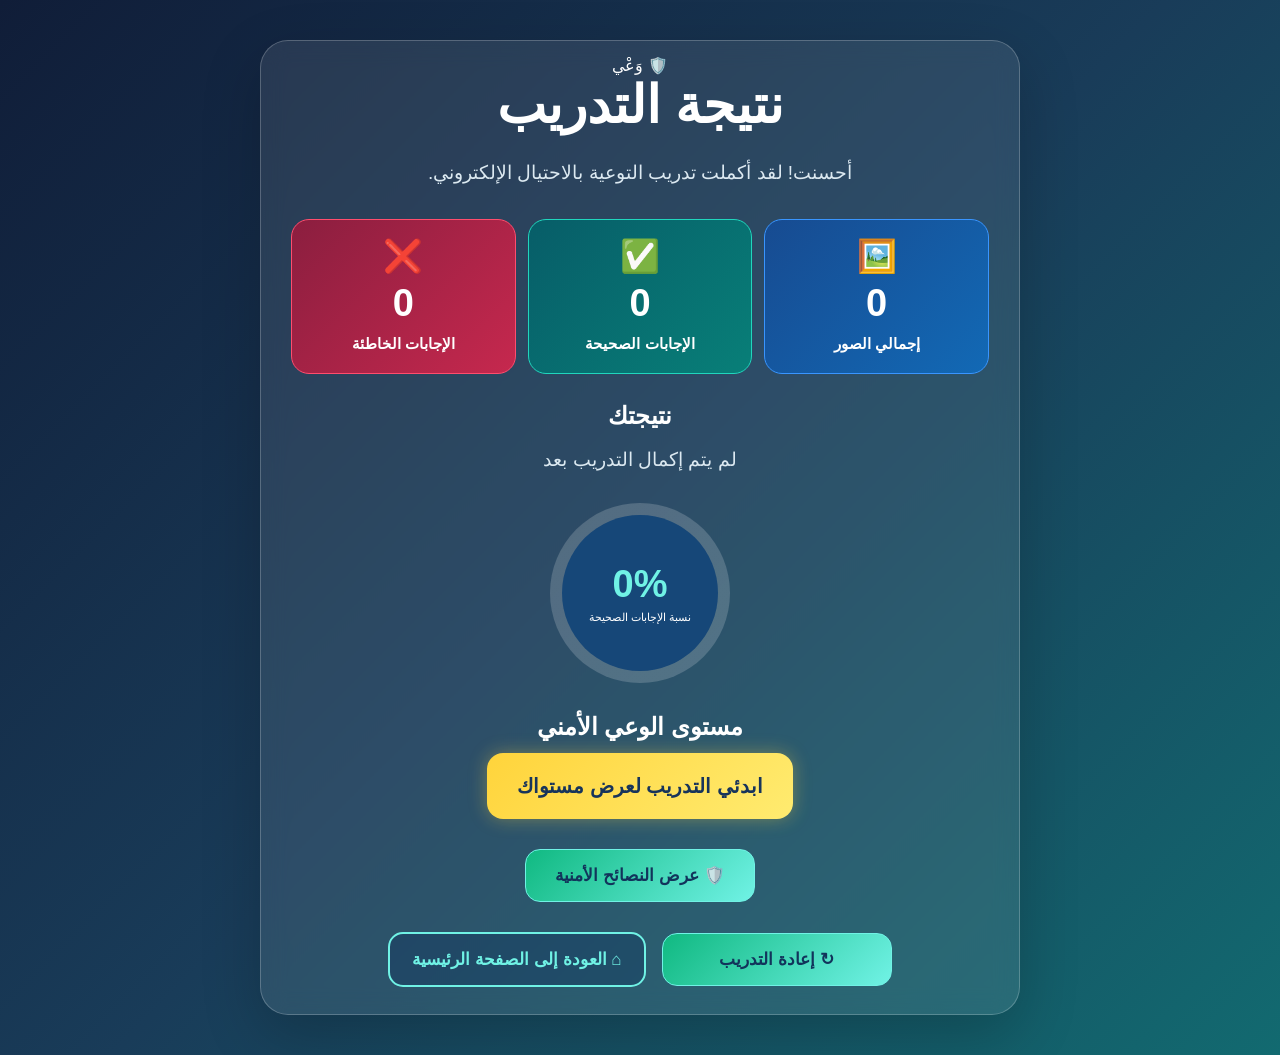
==== result.html @ a13c6004 "Initial W3Y project" ====
<!DOCTYPE html>
<html lang="ar" dir="rtl">

<head>
    <meta charset="UTF-8">
    <meta name="viewport" content="width=device-width, initial-scale=1.0">
    <title>النتيجة | وَعْي W3Y</title>
    <link rel="stylesheet" href="css/style.css">
</head>

<body>
    <main class="hero-card">
      <div class="w3y-brand">
    <span class="w3y-brand-icon">🛡️</span>
    <span>وَعْي</span>
</div>  

    <h1>نتيجة التدريب</h1>

    <p>أحسنت! لقد أكملت تدريب التوعية بالاحتيال الإلكتروني.</p>
<div class="result-stats">

    <div class="stat-card">
       <div class="stat-card">
    <span class="stat-icon">🖼️</span>
    <strong id="total-count">0</strong>
    <span>إجمالي الصور</span>
</div> 
    </div>

    <div class="stat-card">
     <div class="stat-card">
    <span class="stat-icon">✅</span>
    <strong id="correct-count">0</strong>
    <span>الإجابات الصحيحة</span>
</div>   
    </div>

    <div class="stat-card">
        <div class="stat-card">
    <span class="stat-icon">❌</span>
    <strong id="wrong-count">0</strong>
    <span>الإجابات الخاطئة</span>
</div>
    </div>

</div>
    <h2>نتيجتك</h2>

    <p id="score">جاري عرض النتيجة...</p>
<div class="score-circle" id="score-circle">
    <span id="score-percentage">0%</span>
    <small>نسبة الإجابات الصحيحة</small>
</div>
    <h2>مستوى الوعي الأمني</h2>

    <p id="level">سيظهر مستوى الوعي هنا</p>
    <p id="learning-message"></p>
<div class="result-actions">
    <a href="tips.html" class="result-btn result-btn-primary">
        🛡️ عرض النصائح الأمنية
    </a>
</div>
<div class="result-actions">
    <a href="training.html" class="result-btn result-btn-primary">
        ↻ إعادة التدريب
    </a>

    <a href="index.html" class="result-btn result-btn-outline">
        ⌂ العودة إلى الصفحة الرئيسية
    </a>
</div>
  </main>  
<script src="js/result.js"></script>
</body>

</html>
---- css/style.css ----
/* ألوان منصة وَعْي */
:root {
  --navy: #101d38;
  --teal: #27d3c3;
  --white: #ffffff;
}

* {
  box-sizing: border-box;
}

body {
  margin: 0;
  min-height: 100vh;
  padding: 40px 20px;
  display: flex;
  flex-direction: column;
  justify-content: center;
  align-items: center;
  gap: 18px;
  text-align: center;
  direction: rtl;
  font-family: Tahoma, Arial, sans-serif;
  color: var(--white);
  background: linear-gradient(135deg, #101d38, #193c59, #126a70);
}

h1 {
  margin: 0;
  font-size: clamp(30px, 5vw, 52px);
}

p {
  margin: 0;
  max-width: 600px;
  font-size: 19px;
  line-height: 1.9;
  color: #dce9f1;
}

a {
  text-decoration: none;
}

button {
  margin-top: 12px;
  padding: 15px 38px;
  border: 1px solid var(--teal);
  border-radius: 14px;
  background: var(--teal);
  color: var(--navy);
  font: bold 18px Tahoma, Arial, sans-serif;
  cursor: pointer;
  transition: transform 0.2s, background 0.2s;
}

button:hover {
  background: #70f2e5;
  transform: translateY(-2px);
}
/* بطاقة الصفحة الرئيسية */
.hero-card {
  width: 100%;
  max-width: 760px;
  margin: 0 auto;
  padding: 40px 30px;
  border: 1px solid rgba(255, 255, 255, 0.22);
  border-radius: 28px;
  background: rgba(255, 255, 255, 0.09);
  box-shadow: 0 20px 60px rgba(0, 0, 0, 0.2);
  backdrop-filter: blur(12px);
}

.hero-card h1 {
  margin-bottom: 20px;
}

.hero-card p {
  margin: 0 auto 25px;
}

@media (max-width: 600px) {
  .hero-card {
    padding: 35px 20px;
  }
}
/* تنسيق نموذج تسجيل الدخول */
.hero-card form {
  width: 100%;
  max-width: 420px;
  margin: 25px auto;
  text-align: right;
}

.hero-card label {
  display: inline-block;
  margin-bottom: 8px;
  font-size: 16px;
  font-weight: bold;
}

.hero-card input {
  width: 100%;
  padding: 14px 16px;
  border: 1px solid #a8d9e2;
  border-radius: 12px;
  background: #ffffff;
  color: #101d38;
  font-size: 16px;
  font-family: Tahoma, Arial, sans-serif;
}

.hero-card input:focus {
  outline: 3px solid #27d3c3;
  outline-offset: 2px;
}

.hero-card form button {
  width: 100%;
}

.hero-card > a {
  color: #ffffff;
}
/* تنسيق واجهة التدريب */
#training-image {
  display: block;
  width: 100%;
  max-width: 400px;
  max-height: 300px;
  height: auto;
  object-fit: contain;
  margin: 18px auto;
  border-radius: 14px;
  background: #ffffff;
}

#question-title {
  margin: 18px 0 10px;
  font-size: 25px;
}

.hero-card h3 {
  margin: 14px 0;
  font-size: 19px;
}

#feedback {
  margin: 16px auto;
  line-height: 1.8;
}

.hero-card button {
  margin: 6px;
}

@media (max-width: 600px) {
  #training-image {
    max-height: 240px;
  }
}
.hero-card h2 {
  font-size: 24px;
  margin-top: 24px;
  margin-bottom: 12px;
}

.hero-card li {
  text-align: right;
  line-height: 1.9;
  margin-bottom: 8px;
}
.hero-card {
    padding-top: 15px;
    padding-bottom: 15px;
}
/* بطاقات إحصائيات نتيجة التدريب */
.result-stats {
    display: grid;
    grid-template-columns: repeat(3, 1fr);
    gap: 12px;
    margin: 28px 0;
}

.stat-card {
    display: flex;
    flex-direction: column;
    align-items: center;
    justify-content: center;
    gap: 12px;
    padding: 20px 10px;
    border: 1px solid rgba(255, 255, 255, 0.25);
    border-radius: 18px;
    background: rgba(255, 255, 255, 0.12);
}

.stat-card span {
    font-size: 15px;
}

.stat-card strong {
    font-size: 34px;
    color: #70f2e5;
}

@media (max-width: 600px) {
    .result-stats {
        grid-template-columns: 1fr;
    }
}
/* دائرة نسبة الإجابات الصحيحة */
.score-circle {
    --percentage: 0%;
    width: 180px;
    height: 180px;
    margin: 22px auto 30px;
    border-radius: 50%;
    background: conic-gradient(#70f2e5 var(--percentage), rgba(255, 255, 255, 0.18) 0);
    display: flex;
    flex-direction: column;
    align-items: center;
    justify-content: center;
    position: relative;
    gap: 5px;
}

.score-circle::before {
    content: "";
    position: absolute;
    inset: 12px;
    border-radius: 50%;
    background: #164778;
}

.score-circle span,
.score-circle small {
    position: relative;
    z-index: 1;
}

.score-circle span {
    font-size: 38px;
    font-weight: bold;
    color: #70f2e5;
}

.score-circle small {
    font-size: 11px;
    color: #ffffff;
}
/* ألوان بطاقات نتيجة التدريب */
.result-stats .stat-card:nth-child(1) {
    background: linear-gradient(135deg, #174b91, #1269b5);
    border: 1px solid #3995ff;
}

.result-stats .stat-card:nth-child(2) {
    background: linear-gradient(135deg, #075d68, #087f78);
    border: 1px solid #20d6bd;
}

.result-stats .stat-card:nth-child(3) {
   background: linear-gradient(135deg, #8b1e3f, #c6284e);
border: 1px solid #ff4d6d; 
}
/* بطاقة مستوى الوعي المتوسط */
#level {
    display: table;
    margin: 12px auto 24px;
    padding: 14px 30px;
    border-radius: 16px;
    background: linear-gradient(135deg, #ffd43b, #ffeb70);
    color: #17345b;
    font-size: 20px;
    font-weight: bold;
    box-shadow: 0 0 18px rgba(255, 212, 59, 0.35);
}
/* لون رابط العودة إلى الصفحة الرئيسية ورمز البيت */
a[href="index.html"] {
    color: #70f2e5;
}

a[href="index.html"] svg,
a[href="index.html"] i {
    color: #70f2e5;
    stroke: #70f2e5;
}
/* نقاط النصائح الأمنية باللون الأصفر */
.hero-card li::marker {
    color: #ffd43b;
}
/* تنسيق رموز بطاقات النتائج */
.stat-card .stat-icon {
    font-size: 30px;
    line-height: 1;
}

.stat-card strong {
    font-size: 36px;
    color: #ffffff;
}

.stat-card span:last-child {
    font-size: 15px;
    font-weight: 600;
}
.result-stats .stat-card {
    display: flex;
    flex-direction: column;
    align-items: center;
    justify-content: center;
    gap: 10px;
    text-align: center;
}

.result-stats .stat-card .stat-icon {
    display: block;
    font-size: 32px;
}

.result-stats .stat-card strong {
    display: block;
    font-size: 38px;
}
/* إزالة الإطار الداخلي مع الحفاظ على ألوان البطاقات */
.result-stats .stat-card > .stat-card {
    background: transparent;
    border: none;
    box-shadow: none;
    padding: 0;
    width: 100%;
}
/* تنسيق بطاقات النصائح الأمنية */
.tips-grid {
    display: grid;
    grid-template-columns: repeat(4, minmax(0, 1fr));
    gap: 14px;
    margin: 24px 0 30px;
}

.tip-card {
    background: linear-gradient(135deg, #174778, #087f98);
    border: 1px solid #36c5df;
    border-radius: 18px;
    padding: 22px 14px;
    text-align: center;
    color: #ffffff;
}

.tip-icon {
    display: block;
    font-size: 32px;
    margin-bottom: 12px;
}

.tip-card h3 {
    font-size: 18px;
    margin: 0 0 10px;
    color: #ffffff;
}

.tip-card p {
    font-size: 14px;
    line-height: 1.8;
    margin: 0;
    color: #e3f8ff;
}

@media (max-width: 850px) {
    .tips-grid {
        grid-template-columns: repeat(2, 1fr);
    }
}

@media (max-width: 480px) {
    .tips-grid {
        grid-template-columns: 1fr;
    }
}
/* أزرار صفحة النتيجة */
.result-actions {
    display: flex;
    justify-content: center;
    align-items: center;
    gap: 16px;
    flex-wrap: wrap;
    margin: 30px 0 12px;
}

.result-actions .result-btn {
    display: inline-flex;
    justify-content: center;
    align-items: center;
    min-width: 230px;
    padding: 15px 22px;
    border-radius: 15px;
    font-size: 17px;
    font-weight: bold;
    text-decoration: none;
    transition: transform 0.2s ease;
}

.result-actions .result-btn:hover {
    transform: translateY(-3px);
}

/* زر إعادة التدريب */
.result-actions .result-btn-primary {
    background: linear-gradient(135deg, #10b981, #70f2e5);
    color: #12345b;
    border: 1px solid #70f2e5;
}

/* زر العودة للرئيسية */
.result-actions .result-btn-outline {
    background: rgba(13, 49, 93, 0.35);
    color: #70f2e5;
    border: 2px solid #70f2e5;
}

@media (max-width: 520px) {
    .result-actions .result-btn {
        width: 100%;
        min-width: 0;
    }
}
#question-progress {
  display: inline-block;
  padding: 8px 18px;
  border: 1px solid #70f2e5;
  border-radius: 30px;
  background: rgba(112, 242, 229, 0.15);
  color: #70f2e5;
  font-weight: bold;
}
/* بطاقة شرح الإجابة */
#feedback:not(:empty) {
  padding: 16px 20px;
  border-radius: 14px;
  line-height: 1.9;
  max-width: 600px;
  margin: 18px auto;
  font-weight: bold;
}

#feedback.feedback-correct {
  background: rgba(16, 185, 129, 0.2);
  border: 1px solid #10b981;
  color: #d1fae5;
}

#feedback.feedback-wrong {
  background: rgba(239, 68, 68, 0.2);
  border: 1px solid #ef4444;
  color: #ffe4e6;
}
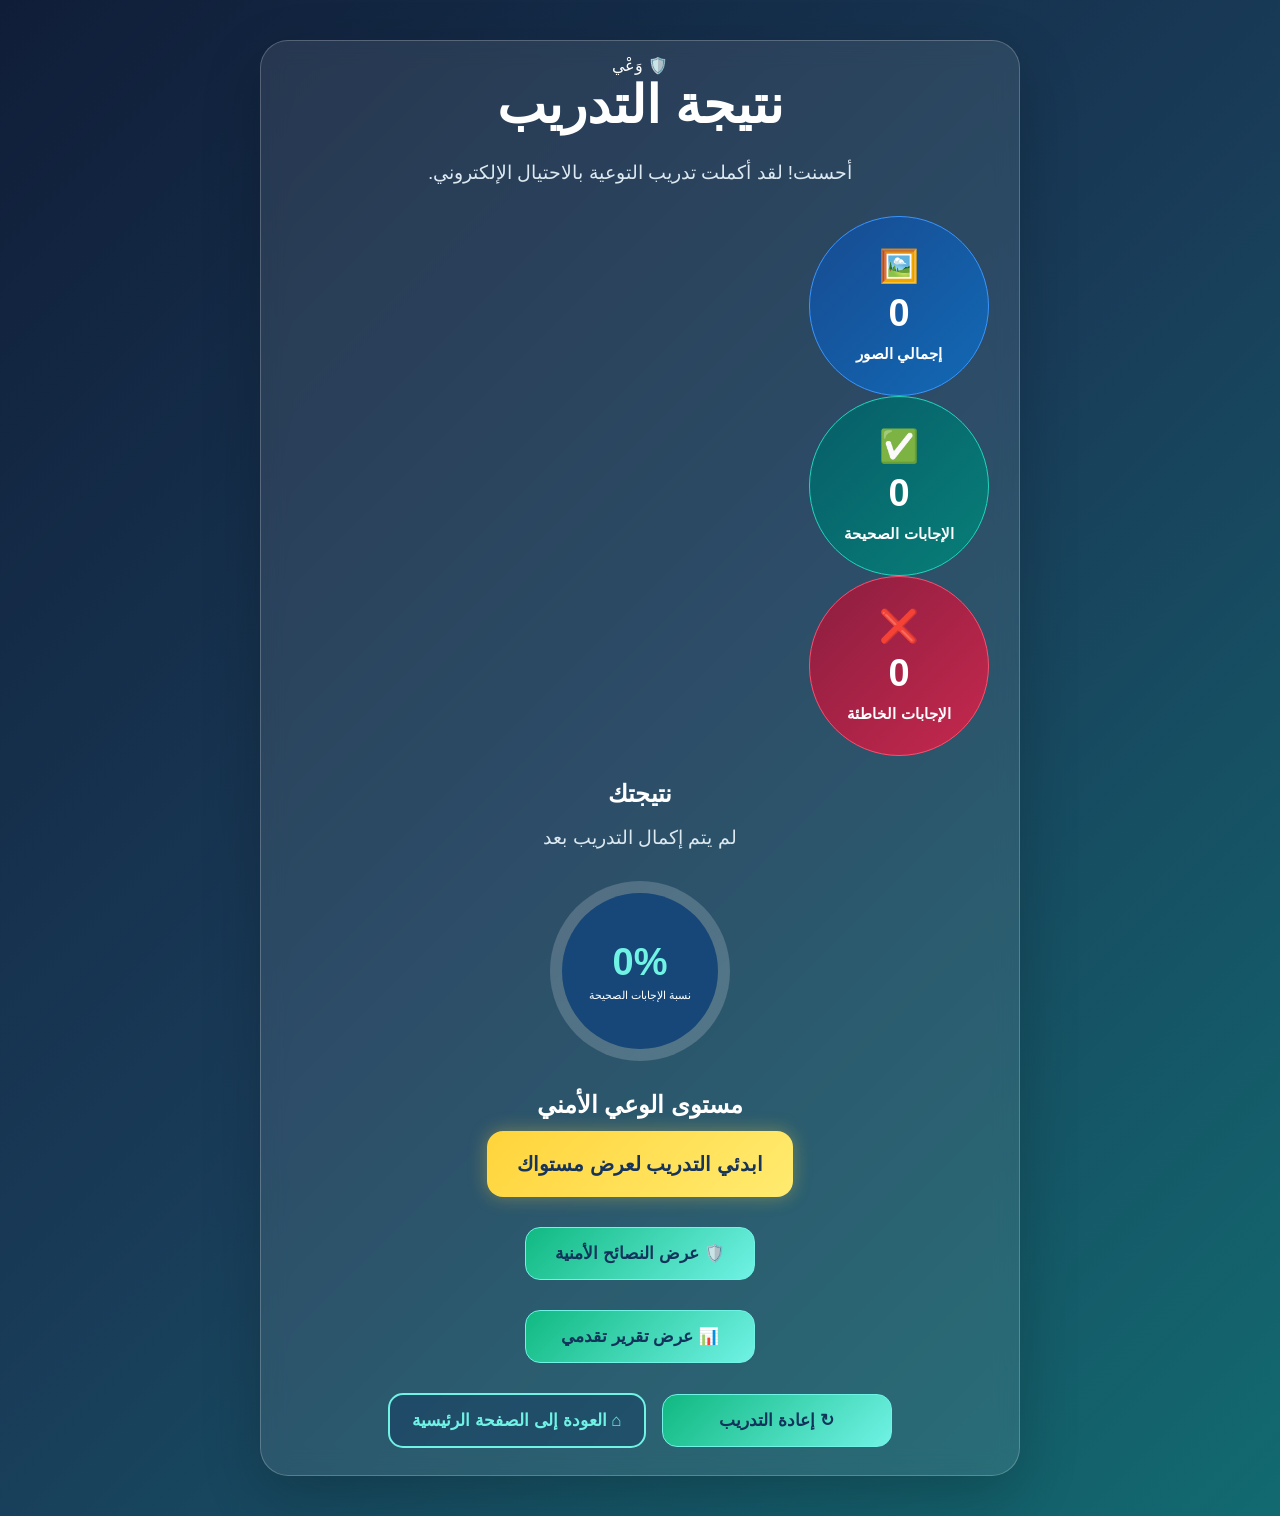
==== commit 0fedd7cf: "Update training and progress report" ====
--- a/result.html
+++ b/result.html
@@ -62,6 +62,11 @@
     </a>
 </div>
 <div class="result-actions">
+    <a href="report.html" class="result-btn result-btn-primary">
+        📊 عرض تقرير تقدمي
+    </a>
+</div>
+<div class="result-actions">
     <a href="training.html" class="result-btn result-btn-primary">
         ↻ إعادة التدريب
     </a>
--- a/css/style.css
+++ b/css/style.css
@@ -175,7 +175,7 @@
     padding-bottom: 15px;
 }
 /* بطاقات إحصائيات نتيجة التدريب */
-.result-stats {
+.report-summary {
     display: grid;
     grid-template-columns: repeat(3, 1fr);
     gap: 12px;
@@ -188,10 +188,29 @@
     align-items: center;
     justify-content: center;
     gap: 12px;
-    padding: 20px 10px;
+
+    width: 180px;
+    height: 180px;
+    padding: 15px;
+    box-sizing: border-box;
+
     border: 1px solid rgba(255, 255, 255, 0.25);
-    border-radius: 18px;
+    border-radius: 50%;
     background: rgba(255, 255, 255, 0.12);
+}
+.report-summary .stat-card:nth-child(1) {
+    background: rgba(34, 211, 238, 0.22);
+    border: 2px solid #22d3ee;
+}
+
+.report-summary .stat-card:nth-child(2) {
+    background: rgba(16, 185, 129, 0.22);
+    border: 2px solid #10b981;
+}
+
+.report-summary .stat-card:nth-child(3) {
+    background: rgba(168, 85, 247, 0.22);
+    border: 2px solid #a855f7;
 }
 
 .stat-card span {
@@ -453,4 +472,45 @@
   background: rgba(239, 68, 68, 0.2);
   border: 1px solid #ef4444;
   color: #ffe4e6;
+}
+
+/* تنسيق صفحة تقرير التقدم */
+.report-card {
+    max-width: 850px;
+    margin: 30px auto;
+}
+
+#progressChart {
+    width: 100% !important;
+    height: 280px !important;
+    max-height: 280px;
+}
+#progressChart {
+    width: 100% !important;
+    height: 260px !important;
+    max-height: 260px !important;
+}
+
+.chart-container {
+    max-width: 750px;
+    height: 300px;
+    margin: 20px auto;
+}
+/* ترتيب سجل النتائج */
+#history {
+    display: flex;
+    flex-wrap: wrap;
+    justify-content: center;
+    gap: 12px;
+    margin: 15px auto 25px;
+}
+
+#history p {
+    margin: 0;
+    padding: 10px 18px;
+    border: 1px solid rgba(255, 255, 255, 0.25);
+    border-radius: 12px;
+    background: rgba(255, 255, 255, 0.08);
+    min-width: 130px;
+    text-align: center;
 }
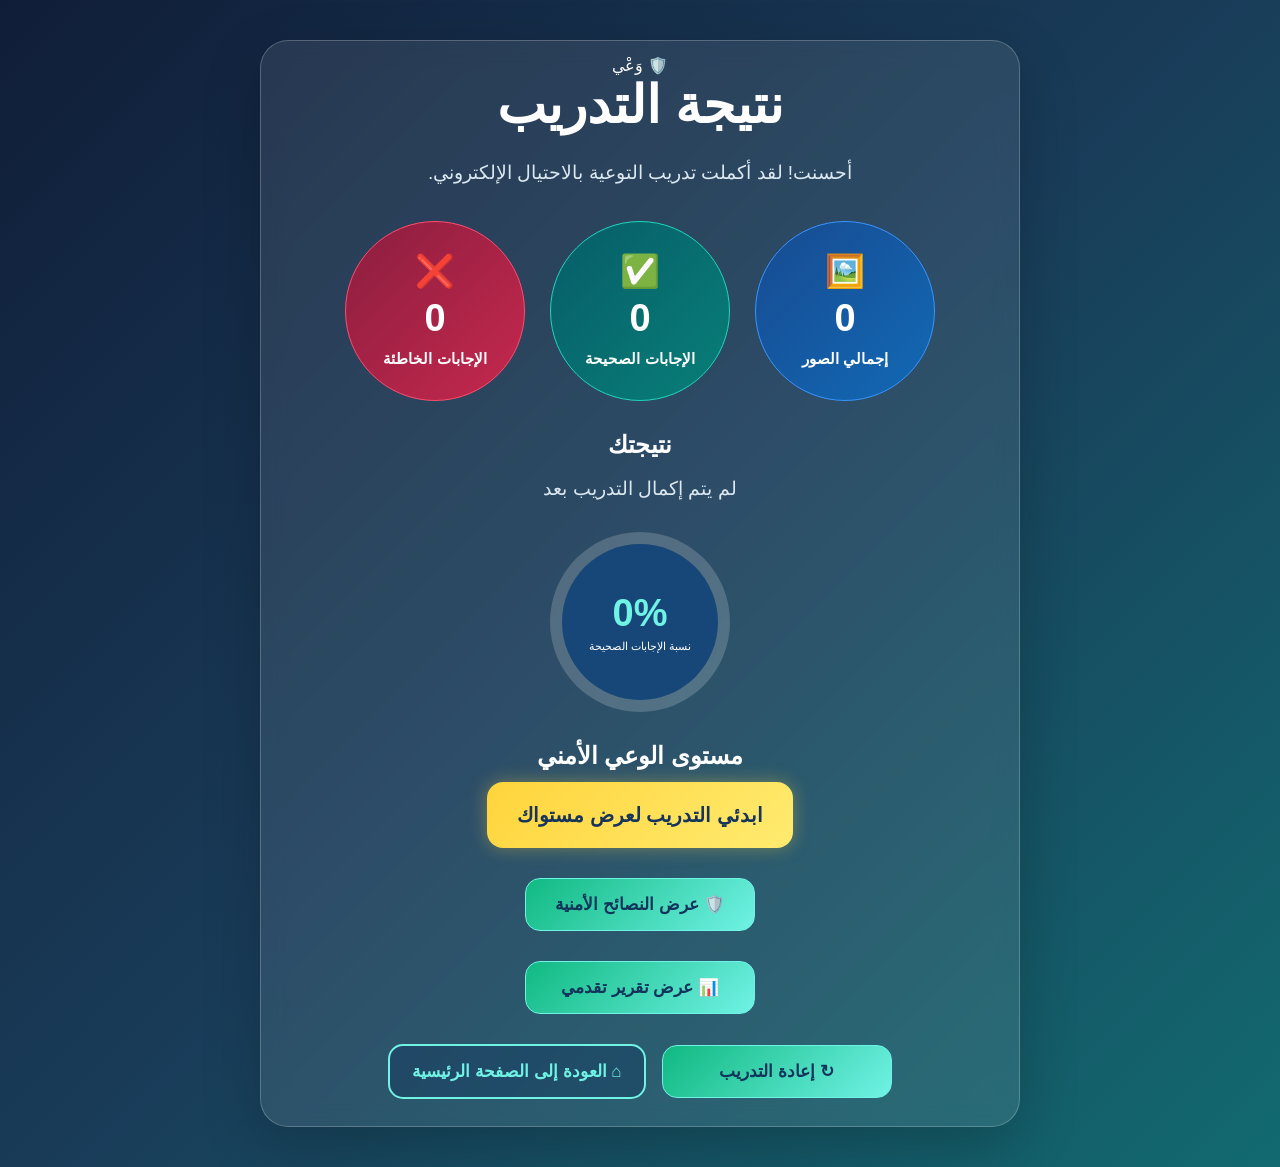
==== commit 845815fe: "Update result page design" ====
--- a/result.html
+++ b/result.html
@@ -21,27 +21,21 @@
 <div class="result-stats">
 
     <div class="stat-card">
-       <div class="stat-card">
-    <span class="stat-icon">🖼️</span>
-    <strong id="total-count">0</strong>
-    <span>إجمالي الصور</span>
-</div> 
+        <span class="stat-icon">🖼️</span>
+        <strong id="total-count">0</strong>
+        <span>إجمالي الصور</span>
     </div>
 
     <div class="stat-card">
-     <div class="stat-card">
-    <span class="stat-icon">✅</span>
-    <strong id="correct-count">0</strong>
-    <span>الإجابات الصحيحة</span>
-</div>   
+        <span class="stat-icon">✅</span>
+        <strong id="correct-count">0</strong>
+        <span>الإجابات الصحيحة</span>
     </div>
 
     <div class="stat-card">
-        <div class="stat-card">
-    <span class="stat-icon">❌</span>
-    <strong id="wrong-count">0</strong>
-    <span>الإجابات الخاطئة</span>
-</div>
+        <span class="stat-icon">❌</span>
+        <strong id="wrong-count">0</strong>
+        <span>الإجابات الخاطئة</span>
     </div>
 
 </div>
--- a/css/style.css
+++ b/css/style.css
@@ -513,4 +513,12 @@
     background: rgba(255, 255, 255, 0.08);
     min-width: 130px;
     text-align: center;
+}
+.result-stats {
+    display: flex;
+    justify-content: center;
+    align-items: center;
+    gap: 25px;
+    flex-wrap: wrap;
+    margin: 30px auto;
 }
